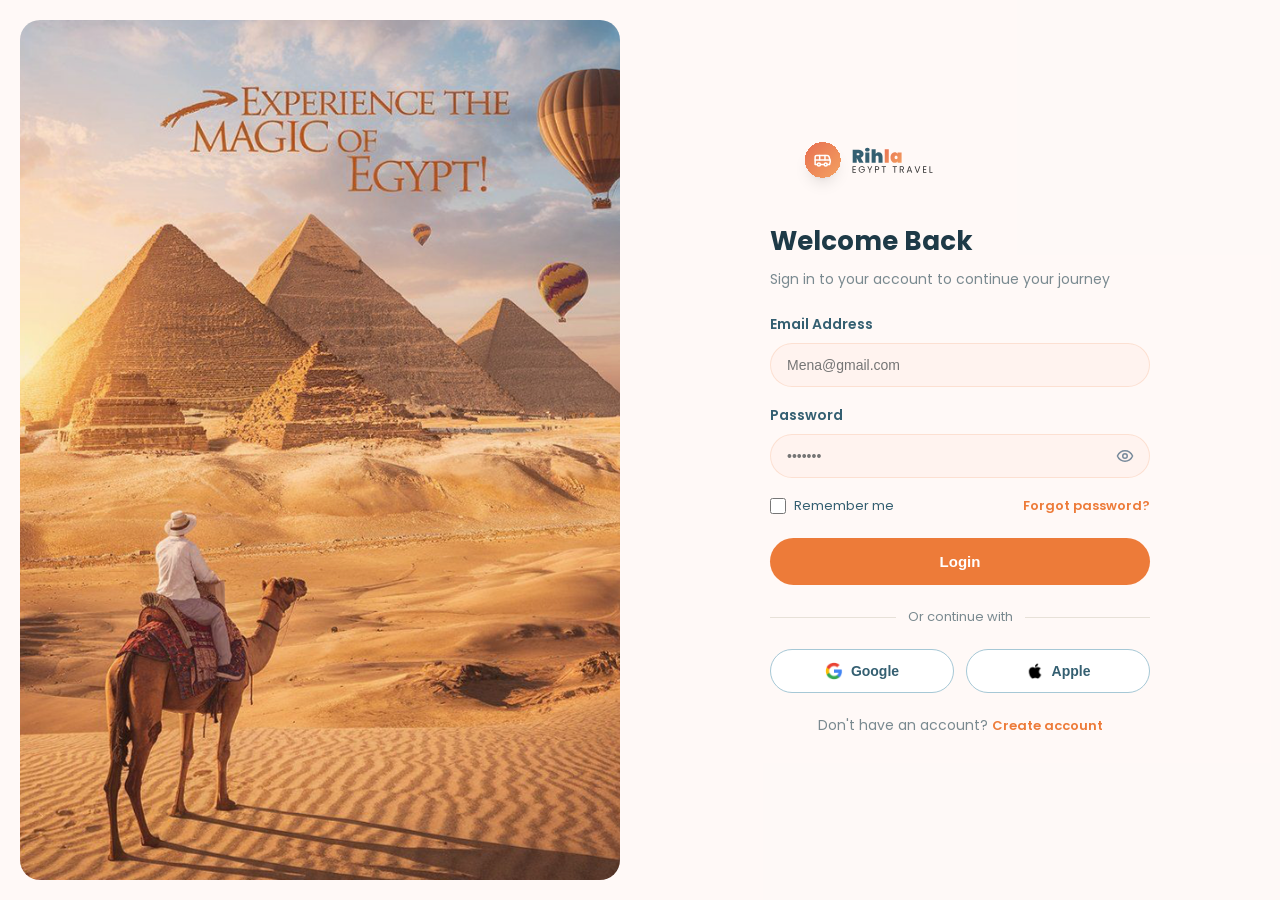
==== login.html @ 4ece5120 "about to finish" ====
<!DOCTYPE html>
<html lang="en">
<head>
    <meta charset="UTF-8">
    <meta name="viewport" content="width=device-width, initial-scale=1.0">
    <title>Rihla Egypt Travel | Login</title>
    <link rel="stylesheet" href="CSS/login-style.css">
    <link rel="stylesheet" href="CSS/login-responsive.css">
    <link rel="preconnect" href="https://fonts.googleapis.com">
    <link rel="preconnect" href="https://fonts.gstatic.com" crossorigin>
    <link href="https://fonts.googleapis.com/css2?family=Poppins:ital,wght@0,100;0,200;0,300;0,400;0,500;0,600;0,700;0,800;0,900&display=swap" rel="stylesheet">
</head>
<body>
    <section class="auth-section">
        <div class="auth-image">
            <img src="images/image 9.png" alt="Experience the magic of Egypt">
        </div>

        <div class="auth-form-wrap">
            <div class="auth-form">
                <div class="auth-logo">
                    <img src="images/Logo.svg" alt="Logo" class="auth-logo-icon">
                    
                </div>

                <h1>Welcome Back</h1>
                <p>Sign in to your account to continue your journey</p>

                <form>
                    <div class="form-group">
                        <label>Email Address</label>
                        <input type="email" placeholder="Mena@gmail.com">
                    </div>

                    <div class="form-group">
                        <label>Password</label>
                        <div class="password-field">
                            <input type="password" placeholder="&#8226;&#8226;&#8226;&#8226;&#8226;&#8226;&#8226;">
                            <img src="images/eye.svg" alt="" class="password-toggle">
                        </div>
                    </div>

                    <div class="form-row">
                        <label class="checkbox-label">
                            <input type="checkbox">
                            Remember me
                        </label>
                        <a href="forgot-password.html" class="link-orange">Forgot password?</a>
                    </div>

                    <button type="submit" class="btn-login">Login</button>
                </form>

                <div class="divider"><span>Or continue with</span></div>

                <div class="social-buttons">
                    <button class="btn-social">
                        <img src="images/Icon (2).png" alt="Google">
                        Google
                    </button>
                    <button class="btn-social">
                        <img src="images/mdi_apple.png" alt="Apple">
                        Apple
                    </button>
                </div>

                <p class="auth-footer-text">Don't have an account? <a href="signup.html" class="link-orange">Create account</a></p>
            </div>
        </div>
    </section>
</body>
</html>
---- CSS/login-style.css ----
*{
    padding: 0;
    margin: 0;
    box-sizing: border-box;
}
body{
    font-family: "Poppins", sans-serif;
}

.auth-section{
    display: flex;
    flex-direction: row;
    min-height: 100vh;
    background-color: #F0925C0D;
}
.auth-image{
    flex: 0 0 50%;
    padding: 20px;
}
.auth-image img{
    width: 100%;
    height: 100%;
    object-fit: cover;
    border-radius: 20px;
}

.auth-form-wrap{
    flex: 1;
    display: flex;
    align-items: center;
    justify-content: center;
    padding: 40px;
}
.auth-form{
    width: 100%;
    max-width: 380px;
}
.auth-logo{
    display: flex;
    flex-direction: row;
    align-items: center;
    gap: 10px;
    margin-bottom: 24px;
}
.auth-logo-icon{
    width: 188.50001525878906px;
    height: 58.000003814697266px;
}
.auth-logo-text{
    font-size: 18px;
    font-weight: 700;
    color: #345F71;
    line-height: 1.1;
}
.auth-logo-text small{
    display: block;
    font-size: 9px;
    font-weight: 600;
    letter-spacing: 1px;
    color: #7A8A90;
}

.auth-form h1{
    font-size: 26px;
    font-weight: 700;
    color: #1E3A47;
    margin-bottom: 8px;
}
.auth-form > p{
    color: #7A8A90;
    font-size: 14px;
    margin-bottom: 24px;
}

.form-group{
    margin-bottom: 18px;
}
.form-group label{
    display: block;
    font-size: 14px;
    font-weight: 600;
    color: #345F71;
    margin-bottom: 8px;
}
.form-group input{
    width: 100%;
    padding: 13px 16px;
    border-radius: 999px;
    border: 1px solid #F0925C33;
    background-color: #F0925C0D;
    outline: none;
    font-size: 14px;
    color: #345F71;
}
.password-field{
    position: relative;
}
.password-field input{
    width: 100%;
}
.password-toggle{
    position: absolute;
    right: 16px;
    top: 50%;
    transform: translateY(-50%);
    width: 18px;
    height: 18px;
    cursor: pointer;
}

.form-row{
    display: flex;
    flex-direction: row;
    align-items: center;
    justify-content: space-between;
    margin-bottom: 22px;
}
.checkbox-label{
    display: flex;
    flex-direction: row;
    align-items: center;
    gap: 8px;
    font-size: 13px;
    color: #345F71;
}
.checkbox-label input{
    width: 16px;
    height: 16px;
}
.link-orange{
    color: #ED7B39;
    font-weight: 600;
    font-size: 13px;
    text-decoration: none;
}

.btn-login{
    width: 100%;
    background-color: #ED7B39;
    color: #ffffff;
    border: none;
    border-radius: 999px;
    padding: 15px;
    font-weight: 600;
    font-size: 15px;
    cursor: pointer;
    margin-bottom: 22px;
}

.divider{
    display: flex;
    align-items: center;
    text-align: center;
    margin-bottom: 22px;
}
.divider::before, .divider::after{
    content: "";
    flex: 1;
    height: 1px;
    background-color: #E7E1D8;
}
.divider span{
    padding: 0 12px;
    color: #7A8A90;
    font-size: 13px;
}

.social-buttons{
    display: flex;
    flex-direction: row;
    gap: 12px;
    margin-bottom: 22px;
}
.btn-social{
    flex: 1;
    display: flex;
    align-items: center;
    justify-content: center;
    gap: 8px;
    padding: 12px;
    border-radius: 999px;
    border: 1px solid #A6C8D6;
    background-color: #ffffff;
    font-size: 14px;
    font-weight: 600;
    color: #345F71;
    cursor: pointer;
}
.btn-social img{
    width: 18px;
    height: 18px;
}

.auth-footer-text{
    text-align: center;
    font-size: 13px;
    color: #7A8A90;
}
---- CSS/login-responsive.css ----
@media (max-width: 992px) {
    .auth-section{
        align-items: center;
        padding: 24px;
    }
    .auth-image{
        flex: 1 1 60%;
        padding: 0;
    }
    .auth-image img{
        border-radius: 20px;
    }
    .auth-form-wrap{
        padding: 0 0 0 30px;
    }
}

@media (max-width: 768px) {
    .auth-section{
        flex-direction: column;
        min-height: auto;
        padding: 20px;
    }
    .auth-image{
        flex: none;
        width: 100%;
        max-width: 600px;
        height: 300px;
    }
    .auth-form-wrap{
        width: 100%;
        max-width: 600px;
        padding: 30px 0 40px;
    }
    .auth-form{
        max-width: 100%;
    }
    .auth-logo{
        margin-top: 4px;
    }
}

@media (max-width: 576px) {
    .auth-section{
        padding: 12px;
    }
    .auth-image{
        height: 220px;
    }
    .auth-form-wrap{
        padding: 24px 4px 30px;
    }
    .auth-form h1{
        font-size: 22px;
    }
    .social-buttons{
        flex-direction: column;
    }
    .form-row{
        flex-wrap: wrap;
        gap: 10px;
    }
}

@media (max-width: 380px) {
    .auth-image{
        height: 180px;
    }
    .auth-logo-text{
        font-size: 16px;
    }
    .btn-login{
        padding: 13px;
        font-size: 14px;
    }
}
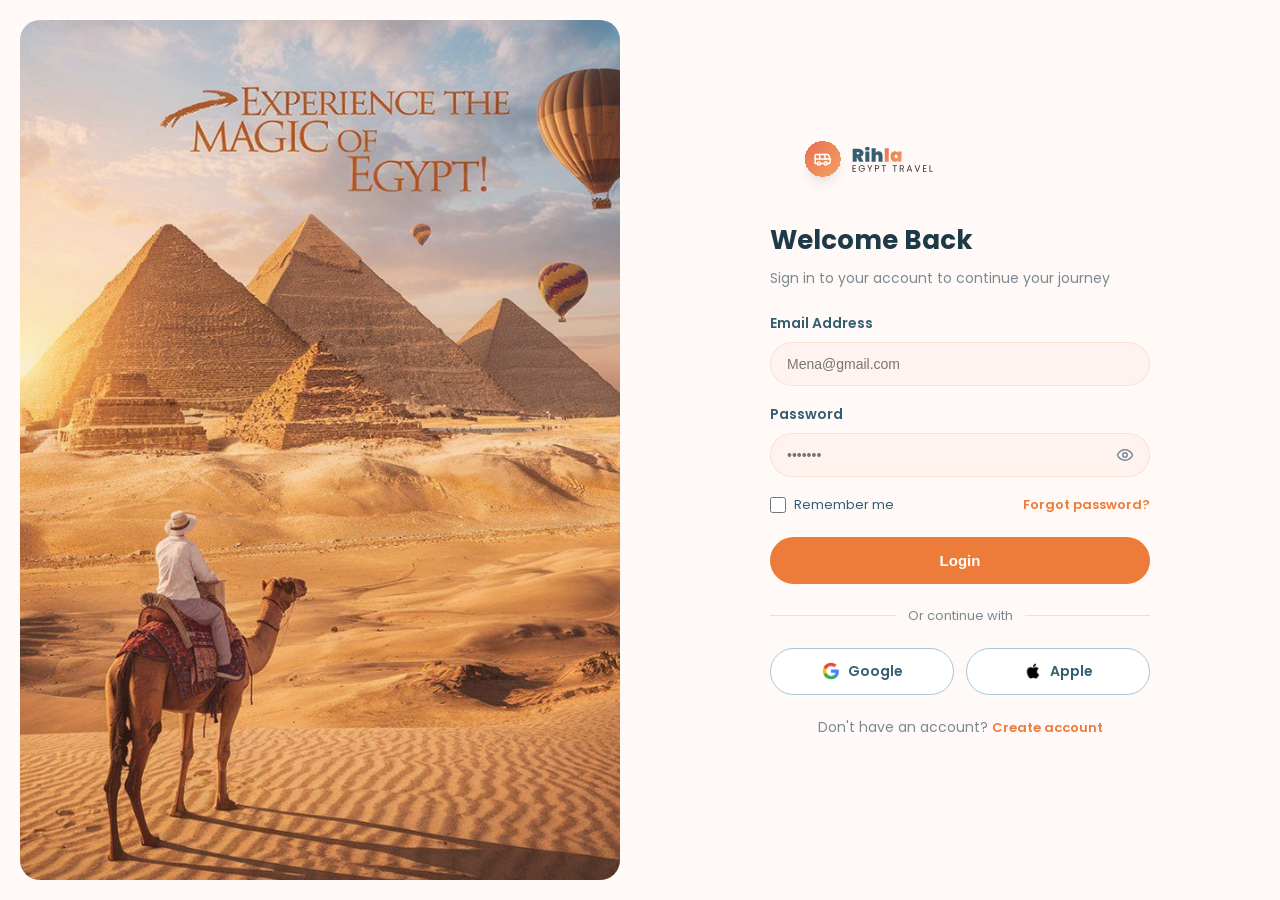
==== commit eb3c0f58: "finished" ====
--- a/login.html
+++ b/login.html
@@ -54,15 +54,15 @@
                 <div class="divider"><span>Or continue with</span></div>
 
                 <div class="social-buttons">
-                    <button class="btn-social">
-                        <img src="images/Icon (2).png" alt="Google">
-                        Google
-                    </button>
-                    <button class="btn-social">
-                        <img src="images/mdi_apple.png" alt="Apple">
-                        Apple
-                    </button>
-                </div>
+    <a href="https://accounts.google.com/signin" target="_blank" class="btn-social">
+        <img src="images/Icon (2).png" alt="Google">
+        Google
+    </a>
+    <a href="https://appleid.apple.com/sign-in" target="_blank" class="btn-social">
+        <img src="images/mdi_apple.png" alt="Apple">
+        Apple
+    </a>
+</div>
 
                 <p class="auth-footer-text">Don't have an account? <a href="signup.html" class="link-orange">Create account</a></p>
             </div>
--- a/CSS/login-style.css
+++ b/CSS/login-style.css
@@ -185,6 +185,7 @@
     font-weight: 600;
     color: #345F71;
     cursor: pointer;
+    text-decoration: none;
 }
 .btn-social img{
     width: 18px;
